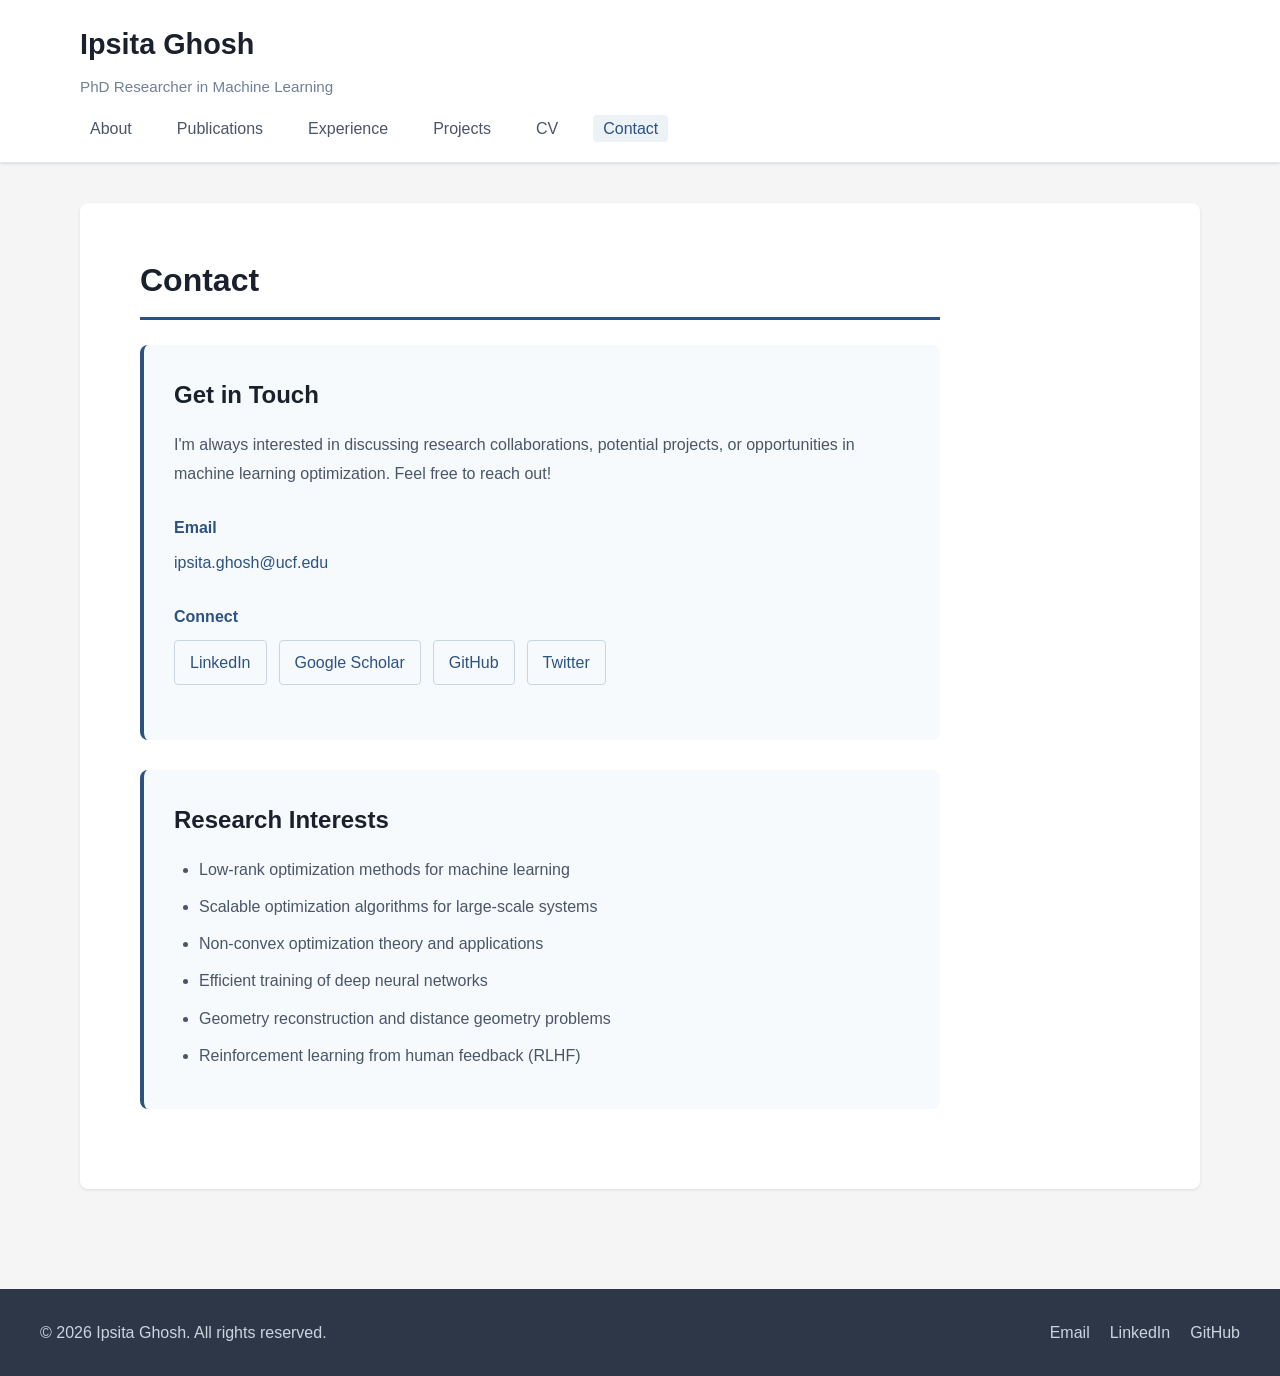
==== contact.html @ 9771041d "Initial commit: Academic website with profile, publications, and projects Co-authored-by: Cursor <cu" ====
<!DOCTYPE html>
<html lang="en">
<head>
    <meta charset="UTF-8">
    <meta name="viewport" content="width=device-width, initial-scale=1.0">
    <title>Contact - Ipsita Ghosh</title>
    <link rel="stylesheet" href="styles.css">
</head>
<body>
    <header>
        <div class="header-content">
            <div class="site-title">
                <h1><a href="index.html">Ipsita Ghosh</a></h1>
                <p class="site-subtitle">PhD Researcher in Machine Learning</p>
            </div>
            <nav>
                <ul>
                    <li><a href="index.html">About</a></li>
                    <li><a href="publications.html">Publications</a></li>
                    <li><a href="experience.html">Experience</a></li>
                    <li><a href="projects.html">Projects</a></li>
                    <li><a href="cv.html">CV</a></li>
                    <li><a href="contact.html" class="active">Contact</a></li>
                </ul>
            </nav>
        </div>
    </header>

    <main>
        <div class="container">
            <section class="content-section contact-page">
                <h2>Contact</h2>
                
                <div class="contact-info-box">
                    <h3>Get in Touch</h3>
                    <p>I'm always interested in discussing research collaborations, potential projects, or opportunities in machine learning optimization. Feel free to reach out!</p>

                    <div class="contact-details">
                        <div class="contact-item">
                            <h4>Email</h4>
                            <p><a href="mailto:ipsita.ghosh@ucf.edu">ipsita.ghosh@ucf.edu</a></p>
                        </div>

                        <div class="contact-item">
                            <h4>Connect</h4>
                            <div class="social-links-contact">
                                <a href="#" target="_blank">LinkedIn</a>
                                <a href="#" target="_blank">Google Scholar</a>
                                <a href="#" target="_blank">GitHub</a>
                                <a href="#" target="_blank">Twitter</a>
                            </div>
                        </div>
                    </div>
                </div>

                <div class="research-areas-box">
                    <h3>Research Interests</h3>
                    <ul>
                        <li>Low-rank optimization methods for machine learning</li>
                        <li>Scalable optimization algorithms for large-scale systems</li>
                        <li>Non-convex optimization theory and applications</li>
                        <li>Efficient training of deep neural networks</li>
                        <li>Geometry reconstruction and distance geometry problems</li>
                        <li>Reinforcement learning from human feedback (RLHF)</li>
                    </ul>
                </div>
            </section>
        </div>
    </main>

    <footer>
        <div class="footer-content">
            <p>&copy; 2026 Ipsita Ghosh. All rights reserved.</p>
            <div class="footer-links">
                <a href="mailto:ipsita.ghosh@ucf.edu">Email</a>
                <a href="#">LinkedIn</a>
                <a href="#">GitHub</a>
            </div>
        </div>
    </footer>
</body>
</html>
---- styles.css ----
/* Global Styles */
* {
    margin: 0;
    padding: 0;
    box-sizing: border-box;
}

body {
    font-family: -apple-system, BlinkMacSystemFont, 'Segoe UI', Roboto, 'Helvetica Neue', Arial, sans-serif;
    line-height: 1.7;
    color: #333;
    background-color: #f5f5f5;
}

a {
    color: #2c5282;
    text-decoration: none;
    transition: color 0.3s ease;
}

a:hover {
    color: #1a365d;
}

/* Header Styles */
header {
    background-color: #fff;
    border-bottom: 1px solid #e2e8f0;
    position: sticky;
    top: 0;
    z-index: 1000;
    box-shadow: 0 1px 3px rgba(0,0,0,0.1);
}

.header-content {
    max-width: 1200px;
    margin: 0 auto;
    padding: 20px 40px;
}

.site-title h1 {
    font-size: 1.8em;
    margin-bottom: 5px;
}

.site-title h1 a {
    color: #1a202c;
}

.site-title h1 a:hover {
    color: #2c5282;
}

.site-subtitle {
    color: #718096;
    font-size: 0.95em;
    margin-bottom: 15px;
}

/* Navigation */
nav ul {
    list-style: none;
    display: flex;
    flex-wrap: wrap;
    gap: 25px;
}

nav a {
    color: #4a5568;
    font-weight: 500;
    padding: 5px 10px;
    border-radius: 4px;
    transition: all 0.3s ease;
}

nav a:hover,
nav a.active {
    color: #2c5282;
    background-color: #edf2f7;
}

/* Main Container */
main {
    max-width: 1200px;
    margin: 0 auto;
    padding: 40px;
}

.container {
    background-color: #fff;
    padding: 50px 60px;
    border-radius: 8px;
    box-shadow: 0 1px 3px rgba(0,0,0,0.1);
}

/* Profile Section */
.profile-section {
    margin-bottom: 40px;
}

.profile-header {
    display: flex;
    align-items: flex-start;
    gap: 40px;
    justify-content: space-between;
}

.profile-image-header {
    flex-shrink: 0;
    width: 180px;
}

.profile-image-small {
    width: 100%;
    height: auto;
    border-radius: 8px;
    box-shadow: 0 4px 6px rgba(0,0,0,0.1);
}

.profile-info h2 {
    font-size: 2.5em;
    color: #1a202c;
    margin-bottom: 5px;
}

.subtitle {
    color: #718096;
    font-size: 1.1em;
    margin-bottom: 10px;
}

.affiliation {
    color: #4a5568;
    font-size: 0.95em;
    margin-bottom: 15px;
    line-height: 1.5;
}

.updates-list {
    list-style-type: disc;
    margin-left: 25px;
    color: #4a5568;
}

.updates-list li {
    margin-bottom: 12px;
    line-height: 1.7;
}

.location {
    color: #718096;
    margin-top: 10px;
}

.social-links {
    display: flex;
    gap: 15px;
    margin: 15px 0;
}

.social-links a {
    color: #2c5282;
    font-weight: 500;
    padding: 6px 12px;
    border: 1px solid #cbd5e0;
    border-radius: 4px;
    transition: all 0.3s ease;
}

.social-links a:hover {
    background-color: #2c5282;
    color: #fff;
    border-color: #2c5282;
}

/* Content Section */
.content-section {
    margin-bottom: 30px;
}

.content-section h2 {
    font-size: 2em;
    color: #1a202c;
    margin-bottom: 25px;
    padding-bottom: 10px;
    border-bottom: 3px solid #2c5282;
}

.content-section h3 {
    font-size: 1.5em;
    color: #2d3748;
    margin-top: 35px;
    margin-bottom: 15px;
}

.content-section p {
    color: #4a5568;
    margin-bottom: 15px;
    line-height: 1.8;
}

/* Publications Page */
.publications-list h3 {
    font-size: 1.4em;
    color: #2d3748;
    margin-top: 30px;
    margin-bottom: 20px;
    padding-bottom: 8px;
    border-bottom: 2px solid #e2e8f0;
}

.publication-item {
    margin-bottom: 30px;
    padding: 20px;
    background-color: #f7fafc;
    border-radius: 6px;
    border-left: 4px solid #2c5282;
}

.pub-venue {
    font-weight: 700;
    color: #2c5282;
    font-size: 1.05em;
    margin-bottom: 8px;
}

.pub-title {
    font-size: 1.1em;
    font-weight: 600;
    color: #1a202c;
    margin-bottom: 8px;
}

.pub-authors {
    color: #718096;
    margin-bottom: 5px;
}

.pub-note {
    font-size: 0.9em;
    color: #718096;
    font-style: italic;
}

.pub-date {
    color: #718096;
    font-size: 0.95em;
    margin-top: 5px;
}

.pub-links {
    margin-top: 10px;
}

.pub-links a {
    color: #2c5282;
    font-weight: 500;
    margin-right: 15px;
}

/* Experience Page */
.experience-list {
    margin-top: 20px;
}

.experience-item {
    margin-bottom: 35px;
    padding: 25px;
    background-color: #f7fafc;
    border-radius: 6px;
    border-left: 4px solid #2c5282;
}

.exp-header {
    display: flex;
    justify-content: space-between;
    align-items: start;
    margin-bottom: 10px;
}

.exp-header h3 {
    font-size: 1.3em;
    color: #1a202c;
    margin: 0 0 5px 0;
}

.exp-organization {
    color: #2c5282;
    font-weight: 500;
    margin-bottom: 10px;
}

.exp-date {
    color: #718096;
    font-style: italic;
    white-space: nowrap;
}

.exp-details {
    color: #4a5568;
    margin-top: 10px;
}

.exp-details ul {
    margin-left: 20px;
    margin-top: 10px;
}

.exp-details li {
    margin-bottom: 8px;
}

/* Projects Page */
.projects-list {
    margin-top: 20px;
}

.project-item {
    margin-bottom: 35px;
    padding: 25px;
    background-color: #f7fafc;
    border-radius: 6px;
    border-left: 4px solid #2c5282;
}

.project-header {
    display: flex;
    justify-content: space-between;
    align-items: center;
    margin-bottom: 10px;
}

.project-header h3 {
    font-size: 1.3em;
    color: #1a202c;
    margin: 0;
}

.project-date {
    color: #718096;
    font-style: italic;
}

.project-location {
    color: #2c5282;
    font-weight: 500;
    margin-bottom: 10px;
}

.project-description {
    color: #4a5568;
    line-height: 1.7;
}

/* Achievements */
.achievements-list {
    margin-top: 20px;
}

.achievement-item {
    display: flex;
    gap: 25px;
    margin-bottom: 25px;
    padding: 20px;
    background-color: #f7fafc;
    border-radius: 6px;
}

.achievement-year {
    font-weight: 700;
    color: #2c5282;
    font-size: 1.2em;
    min-width: 60px;
}

.achievement-content h4 {
    color: #1a202c;
    margin-bottom: 5px;
}

.achievement-content p {
    color: #718096;
    margin: 0;
}

/* CV Page */
.cv-page {
    max-width: 900px;
}

.cv-header {
    display: flex;
    justify-content: space-between;
    align-items: center;
    margin-bottom: 30px;
}

.download-btn {
    background-color: #2c5282;
    color: #fff;
    padding: 10px 20px;
    border-radius: 5px;
    font-weight: 500;
    transition: background-color 0.3s ease;
}

.download-btn:hover {
    background-color: #1a365d;
}

.cv-section {
    margin-bottom: 40px;
}

.cv-section h3 {
    font-size: 1.4em;
    color: #1a202c;
    margin-bottom: 20px;
    padding-bottom: 8px;
    border-bottom: 2px solid #e2e8f0;
}

.cv-item {
    margin-bottom: 20px;
}

.cv-item-header {
    display: flex;
    justify-content: space-between;
    margin-bottom: 5px;
}

.cv-item-header strong {
    color: #1a202c;
}

.cv-item-header span {
    color: #718096;
    font-style: italic;
}

.cv-item p {
    color: #4a5568;
    margin: 5px 0;
}

.cv-details {
    margin-top: 8px;
    color: #718096;
}

.cv-authors {
    color: #718096;
    font-size: 0.95em;
}

.skills-grid-cv {
    display: grid;
    gap: 15px;
}

.skills-grid-cv div {
    padding: 12px;
    background-color: #f7fafc;
    border-radius: 4px;
    color: #4a5568;
}

/* Contact Page */
.contact-page {
    max-width: 800px;
}

.contact-info-box,
.research-areas-box {
    padding: 30px;
    background-color: #f7fafc;
    border-radius: 8px;
    margin-bottom: 30px;
    border-left: 4px solid #2c5282;
}

.contact-info-box h3,
.research-areas-box h3 {
    color: #1a202c;
    margin-bottom: 15px;
    margin-top: 0;
}

.contact-details {
    margin-top: 25px;
}

.contact-item {
    margin-bottom: 25px;
}

.contact-item h4 {
    color: #2c5282;
    margin-bottom: 8px;
}

.contact-item p {
    color: #4a5568;
}

.social-links-contact {
    display: flex;
    flex-wrap: wrap;
    gap: 12px;
    margin-top: 10px;
}

.social-links-contact a {
    color: #2c5282;
    font-weight: 500;
    padding: 8px 15px;
    border: 1px solid #cbd5e0;
    border-radius: 4px;
    transition: all 0.3s ease;
}

.social-links-contact a:hover {
    background-color: #2c5282;
    color: #fff;
    border-color: #2c5282;
}

.research-areas-box ul {
    margin-left: 25px;
    color: #4a5568;
}

.research-areas-box li {
    margin-bottom: 10px;
}

/* Footer */
footer {
    background-color: #2d3748;
    color: #cbd5e0;
    padding: 30px 40px;
    margin-top: 60px;
}

.footer-content {
    max-width: 1200px;
    margin: 0 auto;
    display: flex;
    justify-content: space-between;
    align-items: center;
}

.footer-links {
    display: flex;
    gap: 20px;
}

.footer-links a {
    color: #cbd5e0;
    transition: color 0.3s ease;
}

.footer-links a:hover {
    color: #fff;
}

/* Responsive Design */
@media (max-width: 768px) {
    .header-content,
    main,
    .footer-content {
        padding: 20px;
    }

    .container {
        padding: 30px 25px;
    }

    nav ul {
        gap: 15px;
    }

    .profile-header {
        flex-direction: column;
        text-align: center;
    }

    .profile-info h2 {
        font-size: 2em;
    }

    .social-links {
        justify-content: center;
    }

    .exp-header,
    .project-header,
    .cv-item-header {
        flex-direction: column;
        gap: 10px;
    }

    .footer-content {
        flex-direction: column;
        gap: 15px;
        text-align: center;
    }

    .achievement-item {
        flex-direction: column;
        gap: 10px;
    }

    .profile-header {
        flex-direction: column;
        align-items: center;
        text-align: center;
    }

    .profile-image-header {
        width: 100%;
        max-width: 180px;
        margin-top: 20px;
    }
}
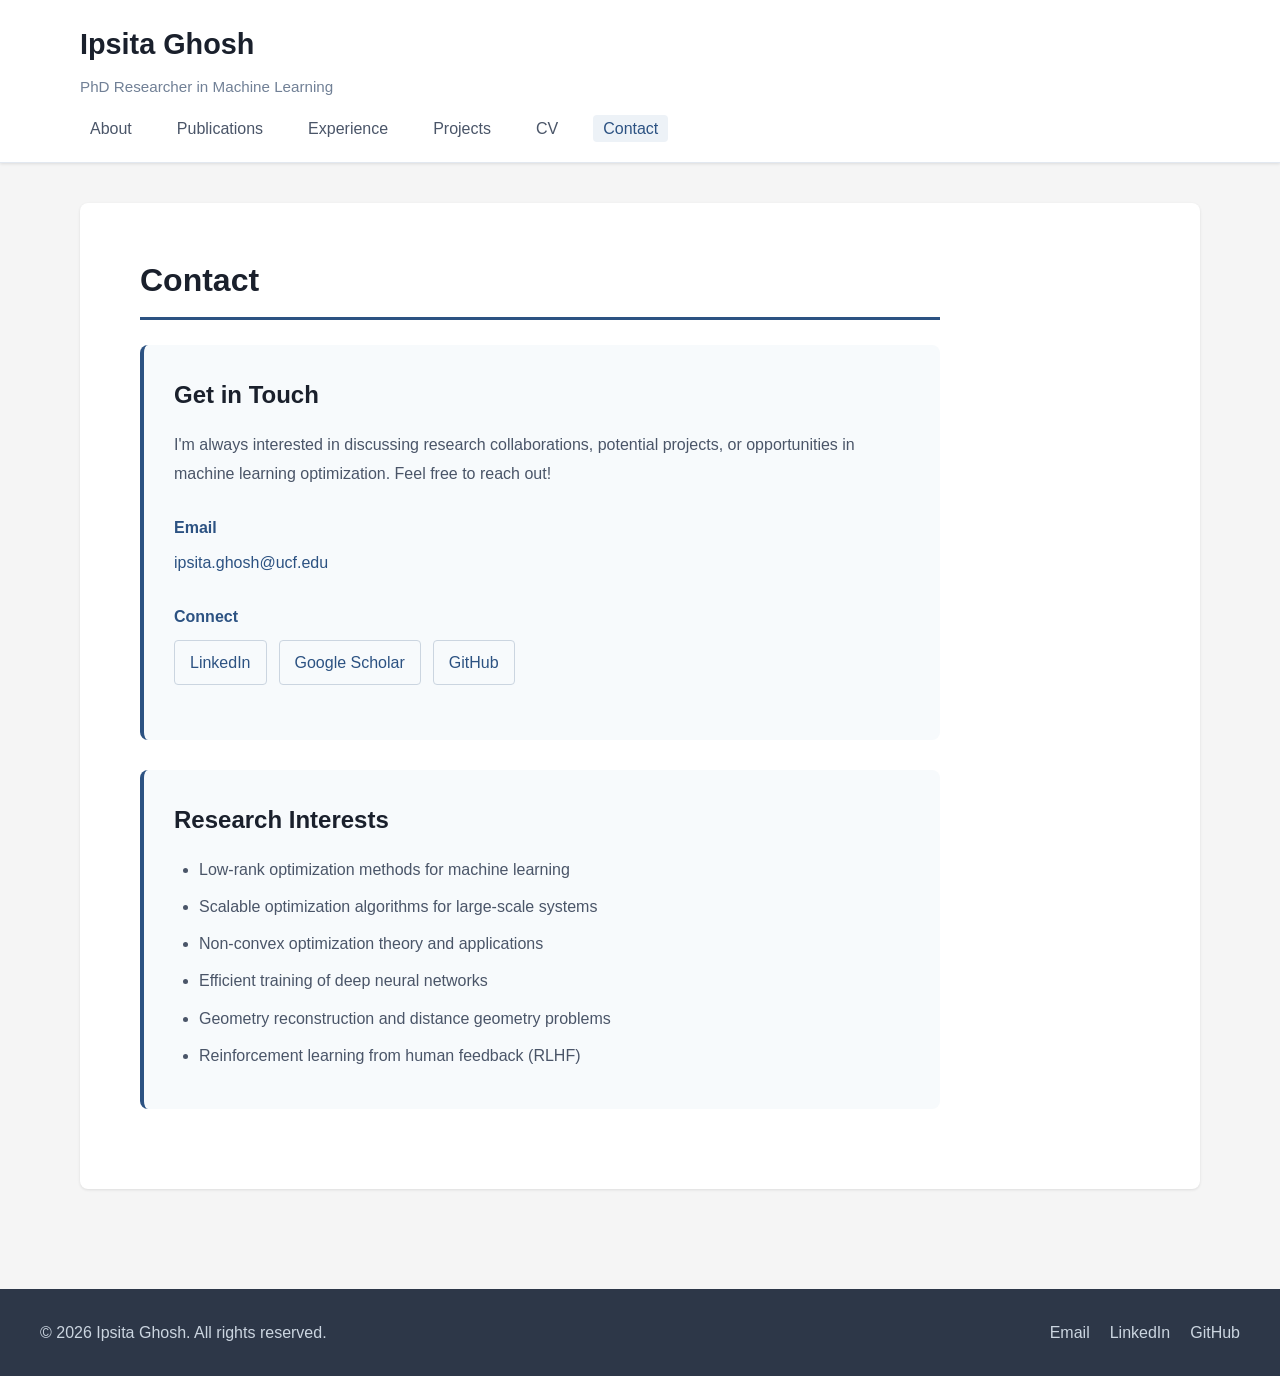
==== commit 81eb2f74: "Update social media links with GitHub, LinkedIn, and Google Scholar profiles Co-authored-by: Cursor " ====
--- a/contact.html
+++ b/contact.html
@@ -44,10 +44,9 @@
                         <div class="contact-item">
                             <h4>Connect</h4>
                             <div class="social-links-contact">
-                                <a href="#" target="_blank">LinkedIn</a>
-                                <a href="#" target="_blank">Google Scholar</a>
-                                <a href="#" target="_blank">GitHub</a>
-                                <a href="#" target="_blank">Twitter</a>
+                                <a href="https://www.linkedin.com/in/ipsita--ghosh/" target="_blank">LinkedIn</a>
+                                <a href="https://scholar.google.com/citations?user=PP6lhJcAAAAJ&hl=en" target="_blank">Google Scholar</a>
+                                <a href="https://github.com/ipsita-ghosh-1" target="_blank">GitHub</a>
                             </div>
                         </div>
                     </div>
@@ -73,8 +72,8 @@
             <p>&copy; 2026 Ipsita Ghosh. All rights reserved.</p>
             <div class="footer-links">
                 <a href="mailto:ipsita.ghosh@ucf.edu">Email</a>
-                <a href="#">LinkedIn</a>
-                <a href="#">GitHub</a>
+                <a href="https://www.linkedin.com/in/ipsita--ghosh/" target="_blank">LinkedIn</a>
+                <a href="https://github.com/ipsita-ghosh-1" target="_blank">GitHub</a>
             </div>
         </div>
     </footer>
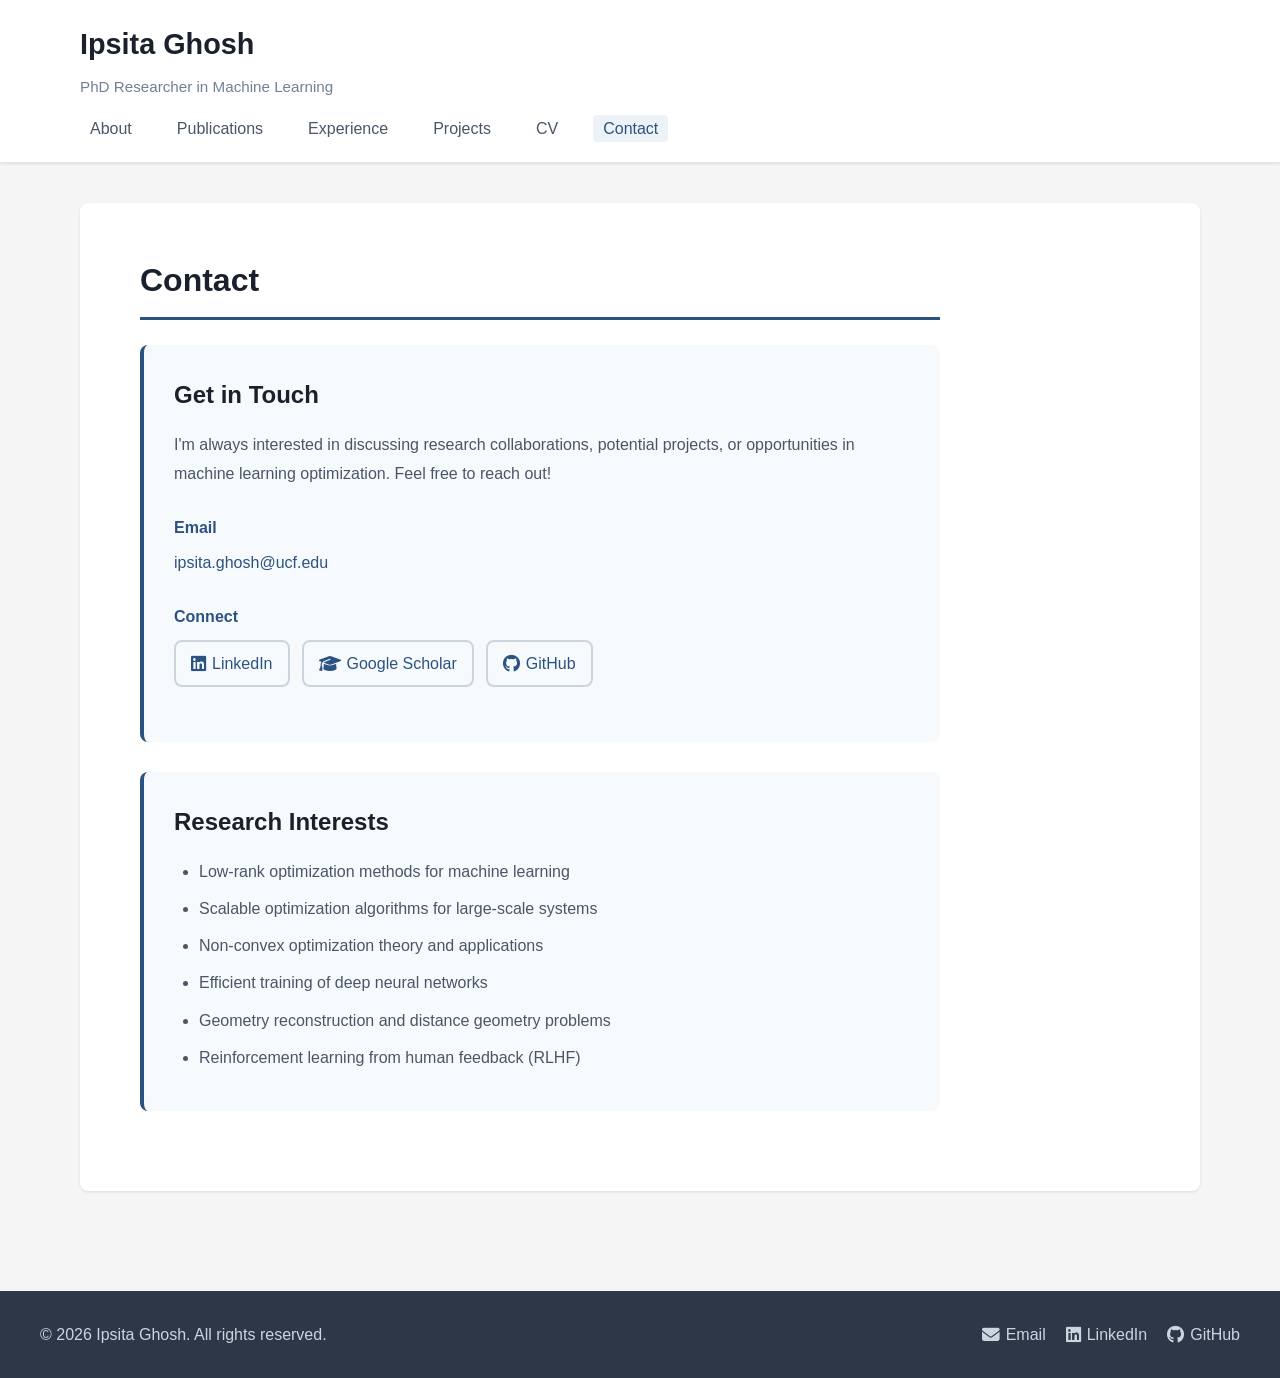
==== commit d73b1054: "Add Font Awesome icons to all social media links across the website Co-authored-by: Cursor <cursorag" ====
--- a/contact.html
+++ b/contact.html
@@ -5,6 +5,7 @@
     <meta name="viewport" content="width=device-width, initial-scale=1.0">
     <title>Contact - Ipsita Ghosh</title>
     <link rel="stylesheet" href="styles.css">
+    <link rel="stylesheet" href="https://cdnjs.cloudflare.com/ajax/libs/font-awesome/6.5.1/css/all.min.css">
 </head>
 <body>
     <header>
@@ -44,9 +45,15 @@
                         <div class="contact-item">
                             <h4>Connect</h4>
                             <div class="social-links-contact">
-                                <a href="https://www.linkedin.com/in/ipsita--ghosh/" target="_blank">LinkedIn</a>
-                                <a href="https://scholar.google.com/citations?user=PP6lhJcAAAAJ&hl=en" target="_blank">Google Scholar</a>
-                                <a href="https://github.com/ipsita-ghosh-1" target="_blank">GitHub</a>
+                                <a href="https://www.linkedin.com/in/ipsita--ghosh/" target="_blank">
+                                    <i class="fab fa-linkedin"></i> LinkedIn
+                                </a>
+                                <a href="https://scholar.google.com/citations?user=PP6lhJcAAAAJ&hl=en" target="_blank">
+                                    <i class="fas fa-graduation-cap"></i> Google Scholar
+                                </a>
+                                <a href="https://github.com/ipsita-ghosh-1" target="_blank">
+                                    <i class="fab fa-github"></i> GitHub
+                                </a>
                             </div>
                         </div>
                     </div>
@@ -71,9 +78,9 @@
         <div class="footer-content">
             <p>&copy; 2026 Ipsita Ghosh. All rights reserved.</p>
             <div class="footer-links">
-                <a href="mailto:ipsita.ghosh@ucf.edu">Email</a>
-                <a href="https://www.linkedin.com/in/ipsita--ghosh/" target="_blank">LinkedIn</a>
-                <a href="https://github.com/ipsita-ghosh-1" target="_blank">GitHub</a>
+                <a href="mailto:ipsita.ghosh@ucf.edu"><i class="fas fa-envelope"></i> Email</a>
+                <a href="https://www.linkedin.com/in/ipsita--ghosh/" target="_blank"><i class="fab fa-linkedin"></i> LinkedIn</a>
+                <a href="https://github.com/ipsita-ghosh-1" target="_blank"><i class="fab fa-github"></i> GitHub</a>
             </div>
         </div>
     </footer>
--- a/styles.css
+++ b/styles.css
@@ -136,15 +136,85 @@
     line-height: 1.5;
 }
 
-.updates-list {
-    list-style-type: disc;
-    margin-left: 25px;
-    color: #4a5568;
-}
-
-.updates-list li {
-    margin-bottom: 12px;
-    line-height: 1.7;
+.updates-timeline {
+    position: relative;
+    padding-left: 40px;
+    margin-top: 30px;
+}
+
+.updates-timeline::before {
+    content: '';
+    position: absolute;
+    left: 12px;
+    top: 0;
+    bottom: 0;
+    width: 2px;
+    background: linear-gradient(to bottom, #2c5282, #cbd5e0);
+}
+
+.timeline-item {
+    position: relative;
+    margin-bottom: 35px;
+    padding-left: 20px;
+}
+
+.timeline-marker {
+    position: absolute;
+    left: -33px;
+    top: 5px;
+    width: 12px;
+    height: 12px;
+    background-color: #2c5282;
+    border: 3px solid #fff;
+    border-radius: 50%;
+    box-shadow: 0 0 0 2px #2c5282;
+}
+
+.timeline-marker.highlight {
+    background-color: #48bb78;
+    box-shadow: 0 0 0 2px #48bb78, 0 0 10px rgba(72, 187, 120, 0.5);
+    animation: pulse 2s infinite;
+}
+
+@keyframes pulse {
+    0%, 100% { 
+        transform: scale(1); 
+    }
+    50% { 
+        transform: scale(1.2); 
+    }
+}
+
+.timeline-content h4 {
+    color: #1a202c;
+    font-size: 1.1em;
+    margin-bottom: 8px;
+    font-weight: 600;
+}
+
+.timeline-content p {
+    color: #4a5568;
+    line-height: 1.6;
+    margin: 0;
+}
+
+.timeline-date {
+    display: inline-block;
+    color: #718096;
+    font-size: 0.85em;
+    font-weight: 500;
+    margin-bottom: 5px;
+}
+
+.timeline-badge {
+    display: inline-block;
+    background: linear-gradient(135deg, #48bb78, #38a169);
+    color: white;
+    padding: 3px 10px;
+    border-radius: 10px;
+    font-size: 0.75em;
+    font-weight: 600;
+    margin-bottom: 5px;
 }
 
 .location {
@@ -154,23 +224,33 @@
 
 .social-links {
     display: flex;
-    gap: 15px;
+    gap: 12px;
     margin: 15px 0;
+    flex-wrap: wrap;
 }
 
 .social-links a {
     color: #2c5282;
     font-weight: 500;
-    padding: 6px 12px;
-    border: 1px solid #cbd5e0;
-    border-radius: 4px;
+    padding: 8px 14px;
+    border: 2px solid #cbd5e0;
+    border-radius: 8px;
     transition: all 0.3s ease;
+    display: inline-flex;
+    align-items: center;
+    gap: 6px;
+}
+
+.social-links a i {
+    font-size: 1.1em;
 }
 
 .social-links a:hover {
     background-color: #2c5282;
     color: #fff;
     border-color: #2c5282;
+    transform: translateY(-2px);
+    box-shadow: 0 4px 8px rgba(44, 82, 130, 0.2);
 }
 
 /* Content Section */
@@ -260,45 +340,86 @@
 
 /* Experience Page */
 .experience-list {
-    margin-top: 20px;
+    margin-top: 30px;
+    position: relative;
+    padding-left: 30px;
+}
+
+.experience-list::before {
+    content: '';
+    position: absolute;
+    left: 0;
+    top: 0;
+    bottom: 0;
+    width: 2px;
+    background: linear-gradient(to bottom, #2c5282, #4a90e2);
 }
 
 .experience-item {
-    margin-bottom: 35px;
-    padding: 25px;
-    background-color: #f7fafc;
-    border-radius: 6px;
-    border-left: 4px solid #2c5282;
+    margin-bottom: 40px;
+    padding: 25px 30px;
+    background-color: #fff;
+    border-radius: 8px;
+    border: 1px solid #e2e8f0;
+    box-shadow: 0 2px 4px rgba(0,0,0,0.05);
+    position: relative;
+    transition: all 0.3s ease;
+}
+
+.experience-item::before {
+    content: '';
+    position: absolute;
+    left: -37px;
+    top: 30px;
+    width: 14px;
+    height: 14px;
+    background-color: #2c5282;
+    border: 3px solid #fff;
+    border-radius: 50%;
+    box-shadow: 0 0 0 3px #e2e8f0;
+}
+
+.experience-item:hover {
+    box-shadow: 0 4px 12px rgba(44, 82, 130, 0.15);
+    transform: translateX(5px);
 }
 
 .exp-header {
     display: flex;
     justify-content: space-between;
     align-items: start;
+    margin-bottom: 12px;
+}
+
+.exp-header h3 {
+    font-size: 1.35em;
+    color: #1a202c;
+    margin: 0 0 8px 0;
+    font-weight: 600;
+}
+
+.exp-organization {
+    color: #2c5282;
+    font-weight: 600;
     margin-bottom: 10px;
-}
-
-.exp-header h3 {
-    font-size: 1.3em;
-    color: #1a202c;
-    margin: 0 0 5px 0;
-}
-
-.exp-organization {
-    color: #2c5282;
-    font-weight: 500;
-    margin-bottom: 10px;
+    font-size: 1.05em;
 }
 
 .exp-date {
     color: #718096;
     font-style: italic;
     white-space: nowrap;
+    font-size: 0.95em;
+    background-color: #edf2f7;
+    padding: 4px 12px;
+    border-radius: 12px;
+    font-weight: 500;
 }
 
 .exp-details {
     color: #4a5568;
-    margin-top: 10px;
+    margin-top: 12px;
+    line-height: 1.7;
 }
 
 .exp-details ul {
@@ -307,75 +428,154 @@
 }
 
 .exp-details li {
-    margin-bottom: 8px;
+    margin-bottom: 10px;
 }
 
 /* Projects Page */
 .projects-list {
-    margin-top: 20px;
+    margin-top: 30px;
+    position: relative;
+    padding-left: 30px;
+}
+
+.projects-list::before {
+    content: '';
+    position: absolute;
+    left: 0;
+    top: 0;
+    bottom: 0;
+    width: 2px;
+    background: linear-gradient(to bottom, #2c5282, #4a90e2);
 }
 
 .project-item {
-    margin-bottom: 35px;
-    padding: 25px;
-    background-color: #f7fafc;
-    border-radius: 6px;
-    border-left: 4px solid #2c5282;
+    margin-bottom: 40px;
+    padding: 25px 30px;
+    background-color: #fff;
+    border-radius: 8px;
+    border: 1px solid #e2e8f0;
+    box-shadow: 0 2px 4px rgba(0,0,0,0.05);
+    position: relative;
+    transition: all 0.3s ease;
+}
+
+.project-item::before {
+    content: '';
+    position: absolute;
+    left: -37px;
+    top: 30px;
+    width: 14px;
+    height: 14px;
+    background-color: #2c5282;
+    border: 3px solid #fff;
+    border-radius: 50%;
+    box-shadow: 0 0 0 3px #e2e8f0;
+}
+
+.project-item:hover {
+    box-shadow: 0 4px 12px rgba(44, 82, 130, 0.15);
+    transform: translateX(5px);
 }
 
 .project-header {
     display: flex;
     justify-content: space-between;
     align-items: center;
+    margin-bottom: 12px;
+}
+
+.project-header h3 {
+    font-size: 1.35em;
+    color: #1a202c;
+    margin: 0;
+    font-weight: 600;
+}
+
+.project-date {
+    color: #718096;
+    font-style: italic;
+    font-size: 0.95em;
+    background-color: #edf2f7;
+    padding: 4px 12px;
+    border-radius: 12px;
+    font-weight: 500;
+}
+
+.project-location {
+    color: #2c5282;
+    font-weight: 600;
     margin-bottom: 10px;
-}
-
-.project-header h3 {
-    font-size: 1.3em;
-    color: #1a202c;
-    margin: 0;
-}
-
-.project-date {
-    color: #718096;
-    font-style: italic;
-}
-
-.project-location {
-    color: #2c5282;
-    font-weight: 500;
-    margin-bottom: 10px;
+    font-size: 1.05em;
 }
 
 .project-description {
     color: #4a5568;
-    line-height: 1.7;
+    line-height: 1.8;
 }
 
 /* Achievements */
 .achievements-list {
-    margin-top: 20px;
+    margin-top: 30px;
+    position: relative;
+    padding-left: 30px;
+}
+
+.achievements-list::before {
+    content: '';
+    position: absolute;
+    left: 0;
+    top: 0;
+    bottom: 0;
+    width: 2px;
+    background: linear-gradient(to bottom, #2c5282, #4a90e2);
 }
 
 .achievement-item {
     display: flex;
     gap: 25px;
-    margin-bottom: 25px;
-    padding: 20px;
-    background-color: #f7fafc;
-    border-radius: 6px;
+    margin-bottom: 30px;
+    padding: 20px 25px;
+    background-color: #fff;
+    border-radius: 8px;
+    border: 1px solid #e2e8f0;
+    box-shadow: 0 2px 4px rgba(0,0,0,0.05);
+    position: relative;
+    transition: all 0.3s ease;
+}
+
+.achievement-item::before {
+    content: '';
+    position: absolute;
+    left: -37px;
+    top: 25px;
+    width: 14px;
+    height: 14px;
+    background-color: #2c5282;
+    border: 3px solid #fff;
+    border-radius: 50%;
+    box-shadow: 0 0 0 3px #e2e8f0;
+}
+
+.achievement-item:hover {
+    box-shadow: 0 4px 12px rgba(44, 82, 130, 0.15);
+    transform: translateX(5px);
 }
 
 .achievement-year {
     font-weight: 700;
     color: #2c5282;
-    font-size: 1.2em;
+    font-size: 1.15em;
     min-width: 60px;
+    background-color: #edf2f7;
+    padding: 4px 12px;
+    border-radius: 12px;
+    height: fit-content;
 }
 
 .achievement-content h4 {
     color: #1a202c;
     margin-bottom: 5px;
+    font-weight: 600;
 }
 
 .achievement-content p {
@@ -515,15 +715,24 @@
     color: #2c5282;
     font-weight: 500;
     padding: 8px 15px;
-    border: 1px solid #cbd5e0;
-    border-radius: 4px;
+    border: 2px solid #cbd5e0;
+    border-radius: 8px;
     transition: all 0.3s ease;
+    display: inline-flex;
+    align-items: center;
+    gap: 6px;
+}
+
+.social-links-contact a i {
+    font-size: 1.1em;
 }
 
 .social-links-contact a:hover {
     background-color: #2c5282;
     color: #fff;
     border-color: #2c5282;
+    transform: translateY(-2px);
+    box-shadow: 0 4px 8px rgba(44, 82, 130, 0.2);
 }
 
 .research-areas-box ul {
@@ -554,11 +763,19 @@
 .footer-links {
     display: flex;
     gap: 20px;
+    flex-wrap: wrap;
 }
 
 .footer-links a {
     color: #cbd5e0;
     transition: color 0.3s ease;
+    display: inline-flex;
+    align-items: center;
+    gap: 6px;
+}
+
+.footer-links a i {
+    font-size: 1.1em;
 }
 
 .footer-links a:hover {
@@ -623,4 +840,40 @@
         max-width: 180px;
         margin-top: 20px;
     }
-}
+
+    .experience-list,
+    .projects-list,
+    .achievements-list {
+        padding-left: 20px;
+    }
+
+    .experience-list::before,
+    .projects-list::before,
+    .achievements-list::before {
+        left: 5px;
+    }
+
+    .experience-item::before,
+    .project-item::before,
+    .achievement-item::before {
+        left: -27px;
+    }
+
+    .experience-item:hover,
+    .project-item:hover,
+    .achievement-item:hover {
+        transform: none;
+    }
+
+    .updates-timeline {
+        padding-left: 30px;
+    }
+
+    .updates-timeline::before {
+        left: 8px;
+    }
+
+    .timeline-marker {
+        left: -27px;
+    }
+}
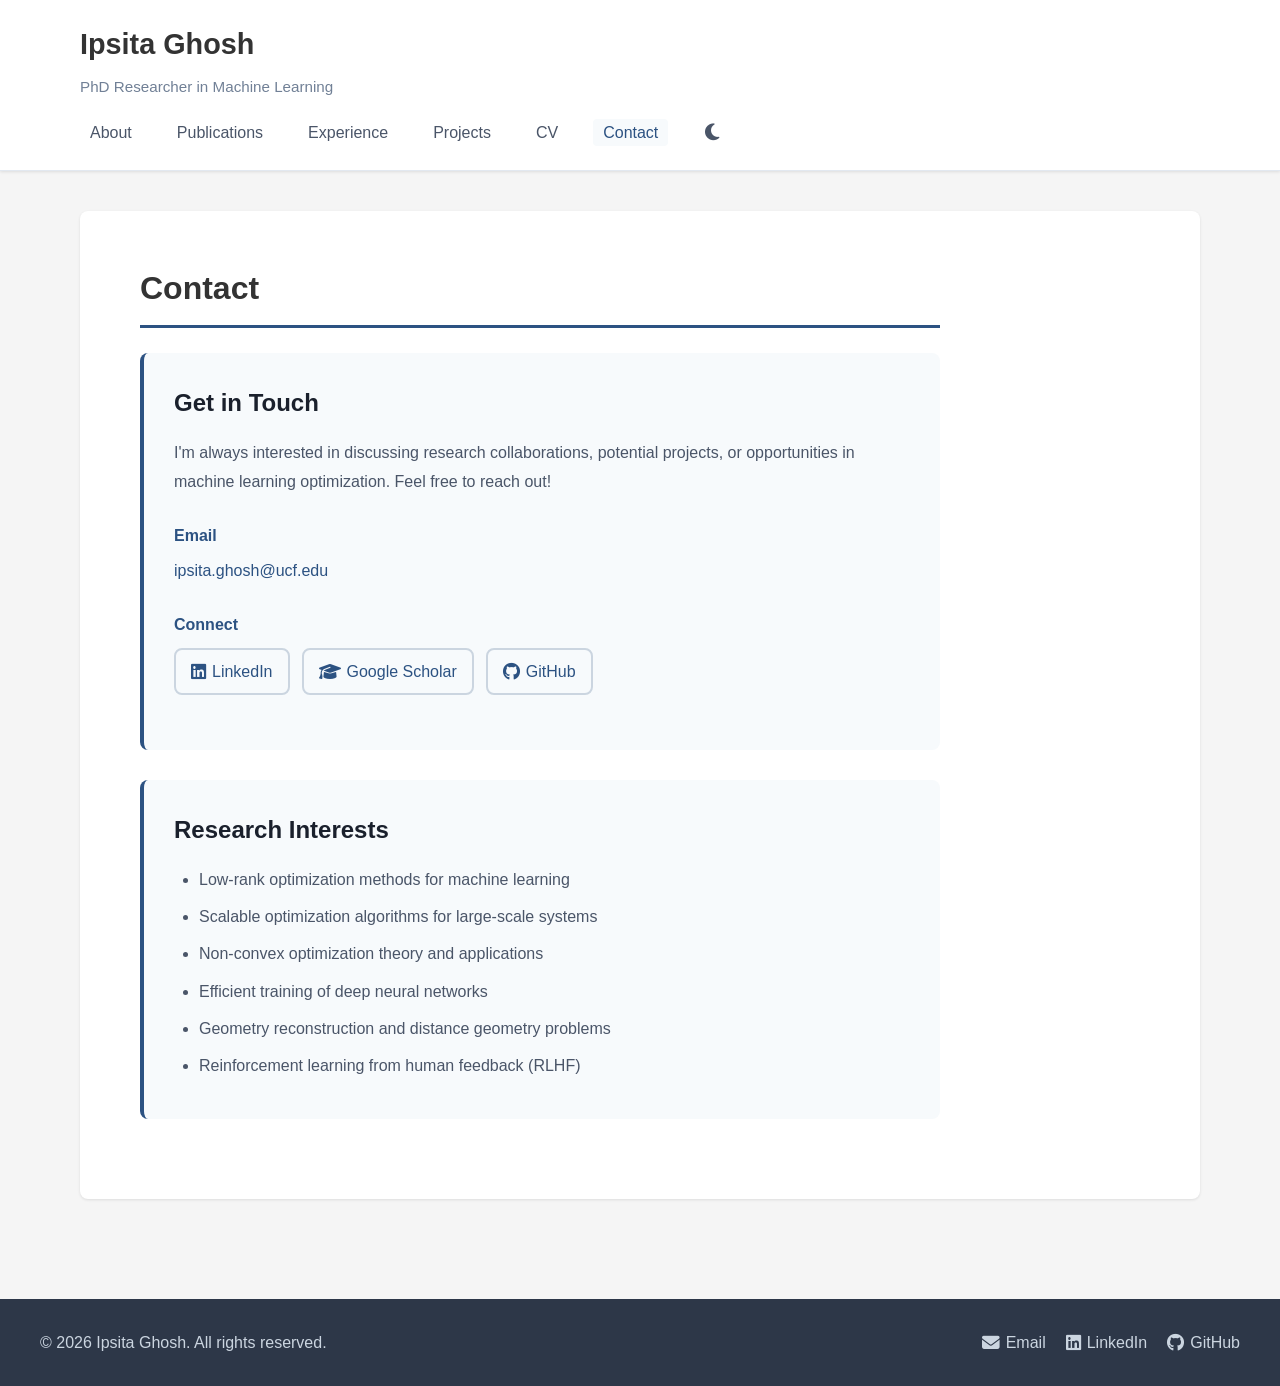
==== commit a18db9f6: "Implement dark/light mode toggle with theme persistence across all pages Co-authored-by: Cursor <cur" ====
--- a/contact.html
+++ b/contact.html
@@ -22,6 +22,9 @@
                     <li><a href="projects.html">Projects</a></li>
                     <li><a href="cv.html">CV</a></li>
                     <li><a href="contact.html" class="active">Contact</a></li>
+                    <li><button id="theme-toggle" class="theme-toggle" aria-label="Toggle dark mode">
+                        <i class="fas fa-moon"></i>
+                    </button></li>
                 </ul>
             </nav>
         </div>
@@ -84,5 +87,7 @@
             </div>
         </div>
     </footer>
+
+    <script src="theme.js"></script>
 </body>
 </html>
--- a/styles.css
+++ b/styles.css
@@ -5,11 +5,44 @@
     box-sizing: border-box;
 }
 
+:root {
+    --bg-primary: #f5f5f5;
+    --bg-secondary: #ffffff;
+    --bg-tertiary: #f7fafc;
+    --text-primary: #333333;
+    --text-secondary: #4a5568;
+    --text-tertiary: #718096;
+    --accent-primary: #2c5282;
+    --accent-secondary: #4a90e2;
+    --border-color: #e2e8f0;
+    --shadow: rgba(0, 0, 0, 0.1);
+    --header-bg: #ffffff;
+    --footer-bg: #2d3748;
+    --footer-text: #cbd5e0;
+}
+
+[data-theme="dark"] {
+    --bg-primary: #1a202c;
+    --bg-secondary: #2d3748;
+    --bg-tertiary: #2d3748;
+    --text-primary: #e2e8f0;
+    --text-secondary: #cbd5e0;
+    --text-tertiary: #a0aec0;
+    --accent-primary: #4a90e2;
+    --accent-secondary: #63b3ed;
+    --border-color: #4a5568;
+    --shadow: rgba(0, 0, 0, 0.3);
+    --header-bg: #2d3748;
+    --footer-bg: #1a202c;
+    --footer-text: #cbd5e0;
+}
+
 body {
     font-family: -apple-system, BlinkMacSystemFont, 'Segoe UI', Roboto, 'Helvetica Neue', Arial, sans-serif;
     line-height: 1.7;
-    color: #333;
-    background-color: #f5f5f5;
+    color: var(--text-primary);
+    background-color: var(--bg-primary);
+    transition: background-color 0.3s ease, color 0.3s ease;
 }
 
 a {
@@ -22,14 +55,35 @@
     color: #1a365d;
 }
 
+/* Theme Toggle Button */
+.theme-toggle {
+    background: none;
+    border: none;
+    color: var(--text-secondary);
+    cursor: pointer;
+    font-size: 1.2em;
+    padding: 8px 12px;
+    border-radius: 8px;
+    transition: all 0.3s ease;
+    display: flex;
+    align-items: center;
+    justify-content: center;
+}
+
+.theme-toggle:hover {
+    background-color: var(--bg-tertiary);
+    color: var(--accent-primary);
+}
+
 /* Header Styles */
 header {
-    background-color: #fff;
-    border-bottom: 1px solid #e2e8f0;
+    background-color: var(--header-bg);
+    border-bottom: 1px solid var(--border-color);
     position: sticky;
     top: 0;
     z-index: 1000;
-    box-shadow: 0 1px 3px rgba(0,0,0,0.1);
+    box-shadow: 0 1px 3px var(--shadow);
+    transition: background-color 0.3s ease;
 }
 
 .header-content {
@@ -44,15 +98,15 @@
 }
 
 .site-title h1 a {
-    color: #1a202c;
+    color: var(--text-primary);
 }
 
 .site-title h1 a:hover {
-    color: #2c5282;
+    color: var(--accent-primary);
 }
 
 .site-subtitle {
-    color: #718096;
+    color: var(--text-tertiary);
     font-size: 0.95em;
     margin-bottom: 15px;
 }
@@ -63,10 +117,11 @@
     display: flex;
     flex-wrap: wrap;
     gap: 25px;
+    align-items: center;
 }
 
 nav a {
-    color: #4a5568;
+    color: var(--text-secondary);
     font-weight: 500;
     padding: 5px 10px;
     border-radius: 4px;
@@ -75,8 +130,8 @@
 
 nav a:hover,
 nav a.active {
-    color: #2c5282;
-    background-color: #edf2f7;
+    color: var(--accent-primary);
+    background-color: var(--bg-tertiary);
 }
 
 /* Main Container */
@@ -87,10 +142,11 @@
 }
 
 .container {
-    background-color: #fff;
+    background-color: var(--bg-secondary);
     padding: 50px 60px;
     border-radius: 8px;
-    box-shadow: 0 1px 3px rgba(0,0,0,0.1);
+    box-shadow: 0 1px 3px var(--shadow);
+    transition: background-color 0.3s ease;
 }
 
 /* Profile Section */
@@ -119,7 +175,7 @@
 
 .profile-info h2 {
     font-size: 2.5em;
-    color: #1a202c;
+    color: var(--text-primary);
     margin-bottom: 5px;
 }
 
@@ -130,7 +186,7 @@
 }
 
 .affiliation {
-    color: #4a5568;
+    color: var(--text-secondary);
     font-size: 0.95em;
     margin-bottom: 15px;
     line-height: 1.5;
@@ -149,7 +205,7 @@
     top: 0;
     bottom: 0;
     width: 2px;
-    background: linear-gradient(to bottom, #2c5282, #cbd5e0);
+    background: linear-gradient(to bottom, var(--accent-primary), var(--border-color));
 }
 
 .timeline-item {
@@ -164,10 +220,10 @@
     top: 5px;
     width: 12px;
     height: 12px;
-    background-color: #2c5282;
-    border: 3px solid #fff;
+    background-color: var(--accent-primary);
+    border: 3px solid var(--bg-secondary);
     border-radius: 50%;
-    box-shadow: 0 0 0 2px #2c5282;
+    box-shadow: 0 0 0 2px var(--accent-primary);
 }
 
 .timeline-marker.highlight {
@@ -186,21 +242,21 @@
 }
 
 .timeline-content h4 {
-    color: #1a202c;
+    color: var(--text-primary);
     font-size: 1.1em;
     margin-bottom: 8px;
     font-weight: 600;
 }
 
 .timeline-content p {
-    color: #4a5568;
+    color: var(--text-secondary);
     line-height: 1.6;
     margin: 0;
 }
 
 .timeline-date {
     display: inline-block;
-    color: #718096;
+    color: var(--text-tertiary);
     font-size: 0.85em;
     font-weight: 500;
     margin-bottom: 5px;
@@ -230,10 +286,10 @@
 }
 
 .social-links a {
-    color: #2c5282;
+    color: var(--accent-primary);
     font-weight: 500;
     padding: 8px 14px;
-    border: 2px solid #cbd5e0;
+    border: 2px solid var(--border-color);
     border-radius: 8px;
     transition: all 0.3s ease;
     display: inline-flex;
@@ -246,11 +302,11 @@
 }
 
 .social-links a:hover {
-    background-color: #2c5282;
+    background-color: var(--accent-primary);
     color: #fff;
-    border-color: #2c5282;
+    border-color: var(--accent-primary);
     transform: translateY(-2px);
-    box-shadow: 0 4px 8px rgba(44, 82, 130, 0.2);
+    box-shadow: 0 4px 8px var(--shadow);
 }
 
 /* Content Section */
@@ -260,21 +316,21 @@
 
 .content-section h2 {
     font-size: 2em;
-    color: #1a202c;
+    color: var(--text-primary);
     margin-bottom: 25px;
     padding-bottom: 10px;
-    border-bottom: 3px solid #2c5282;
+    border-bottom: 3px solid var(--accent-primary);
 }
 
 .content-section h3 {
     font-size: 1.5em;
-    color: #2d3748;
+    color: var(--text-primary);
     margin-top: 35px;
     margin-bottom: 15px;
 }
 
 .content-section p {
-    color: #4a5568;
+    color: var(--text-secondary);
     margin-bottom: 15px;
     line-height: 1.8;
 }
@@ -746,10 +802,11 @@
 
 /* Footer */
 footer {
-    background-color: #2d3748;
-    color: #cbd5e0;
+    background-color: var(--footer-bg);
+    color: var(--footer-text);
     padding: 30px 40px;
     margin-top: 60px;
+    transition: background-color 0.3s ease;
 }
 
 .footer-content {
@@ -767,7 +824,7 @@
 }
 
 .footer-links a {
-    color: #cbd5e0;
+    color: var(--footer-text);
     transition: color 0.3s ease;
     display: inline-flex;
     align-items: center;
@@ -779,7 +836,7 @@
 }
 
 .footer-links a:hover {
-    color: #fff;
+    color: var(--accent-secondary);
 }
 
 /* Responsive Design */
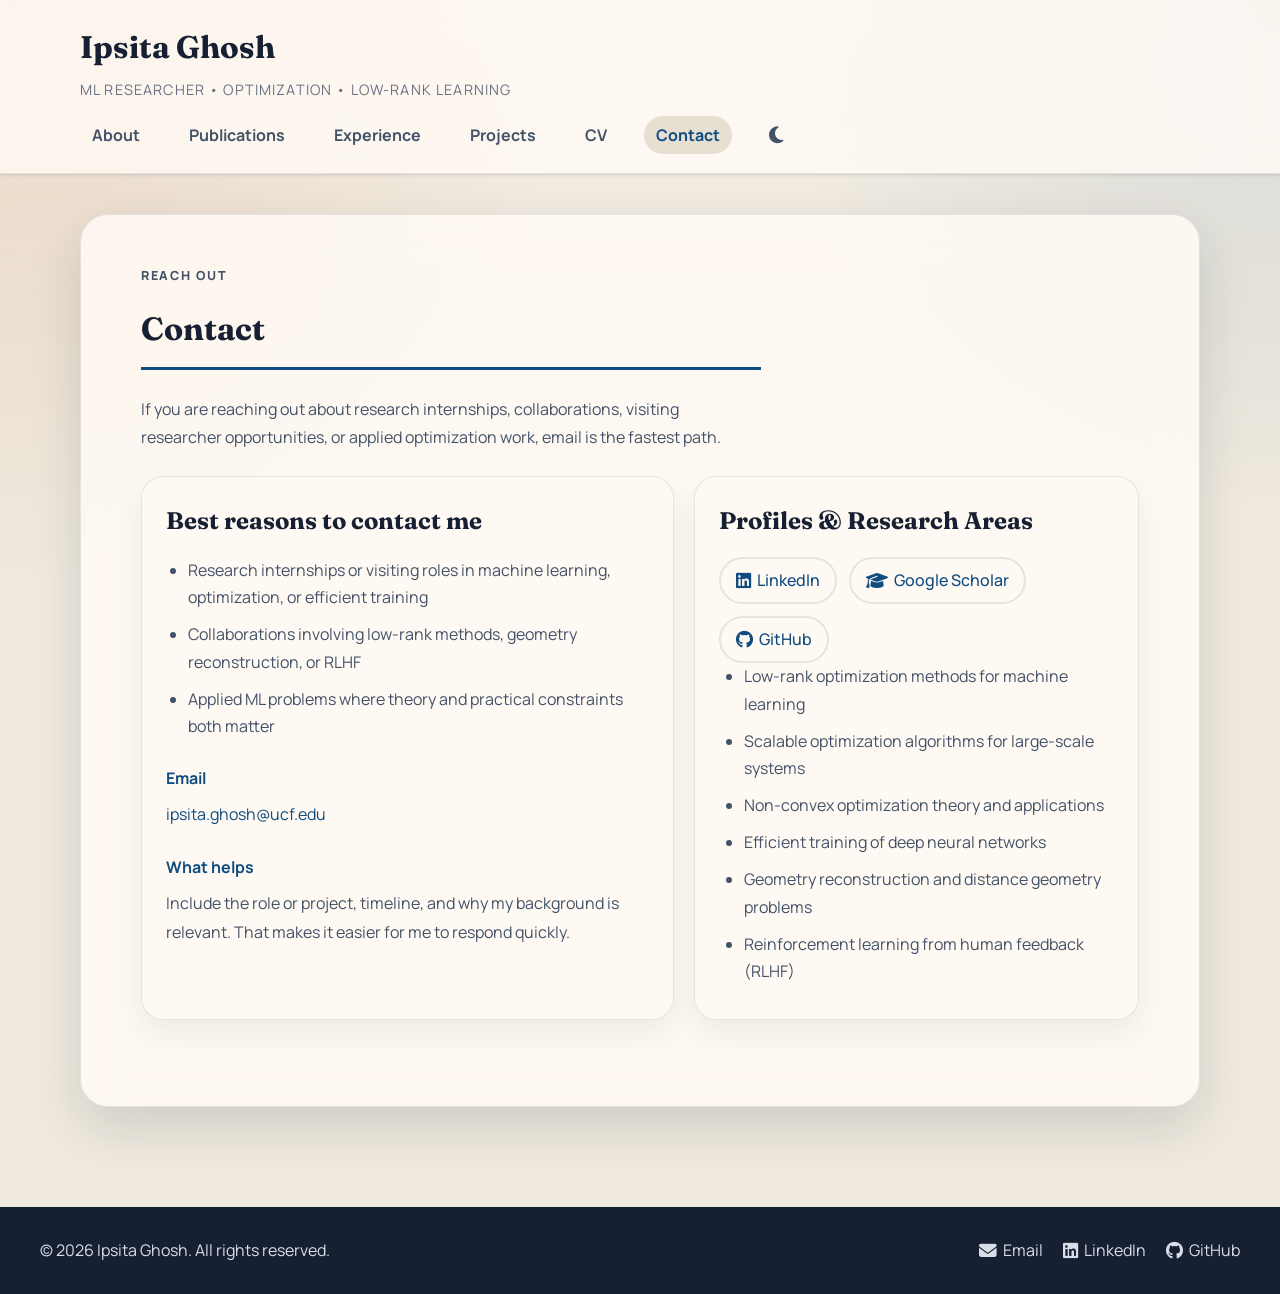
==== commit 6b77ee1e: "Improve personal profile pages" ====
--- a/contact.html
+++ b/contact.html
@@ -12,7 +12,7 @@
         <div class="header-content">
             <div class="site-title">
                 <h1><a href="index.html">Ipsita Ghosh</a></h1>
-                <p class="site-subtitle">PhD Researcher in Machine Learning</p>
+                <p class="site-subtitle">ML Researcher • Optimization • Low-Rank Learning</p>
             </div>
             <nav>
                 <ul>
@@ -33,45 +33,56 @@
     <main>
         <div class="container">
             <section class="content-section contact-page">
-                <h2>Contact</h2>
-                
-                <div class="contact-info-box">
-                    <h3>Get in Touch</h3>
-                    <p>I'm always interested in discussing research collaborations, potential projects, or opportunities in machine learning optimization. Feel free to reach out!</p>
+                <div class="contact-hero">
+                    <p class="section-kicker">Reach out</p>
+                    <h2>Contact</h2>
+                    <p>If you are reaching out about research internships, collaborations, visiting researcher opportunities, or applied optimization work, email is the fastest path.</p>
+                </div>
 
-                    <div class="contact-details">
-                        <div class="contact-item">
-                            <h4>Email</h4>
-                            <p><a href="mailto:ipsita.ghosh@ucf.edu">ipsita.ghosh@ucf.edu</a></p>
-                        </div>
+                <div class="contact-grid">
+                    <div class="contact-info-box">
+                        <h3>Best reasons to contact me</h3>
+                        <ul class="fit-list">
+                            <li>Research internships or visiting roles in machine learning, optimization, or efficient training</li>
+                            <li>Collaborations involving low-rank methods, geometry reconstruction, or RLHF</li>
+                            <li>Applied ML problems where theory and practical constraints both matter</li>
+                        </ul>
 
-                        <div class="contact-item">
-                            <h4>Connect</h4>
-                            <div class="social-links-contact">
-                                <a href="https://www.linkedin.com/in/ipsita--ghosh/" target="_blank">
-                                    <i class="fab fa-linkedin"></i> LinkedIn
-                                </a>
-                                <a href="https://scholar.google.com/citations?user=PP6lhJcAAAAJ&hl=en" target="_blank">
-                                    <i class="fas fa-graduation-cap"></i> Google Scholar
-                                </a>
-                                <a href="https://github.com/ipsita-ghosh-1" target="_blank">
-                                    <i class="fab fa-github"></i> GitHub
-                                </a>
+                        <div class="contact-details">
+                            <div class="contact-item">
+                                <h4>Email</h4>
+                                <p><a href="mailto:ipsita.ghosh@ucf.edu">ipsita.ghosh@ucf.edu</a></p>
+                            </div>
+
+                            <div class="contact-item">
+                                <h4>What helps</h4>
+                                <p>Include the role or project, timeline, and why my background is relevant. That makes it easier for me to respond quickly.</p>
                             </div>
                         </div>
                     </div>
-                </div>
 
-                <div class="research-areas-box">
-                    <h3>Research Interests</h3>
-                    <ul>
-                        <li>Low-rank optimization methods for machine learning</li>
-                        <li>Scalable optimization algorithms for large-scale systems</li>
-                        <li>Non-convex optimization theory and applications</li>
-                        <li>Efficient training of deep neural networks</li>
-                        <li>Geometry reconstruction and distance geometry problems</li>
-                        <li>Reinforcement learning from human feedback (RLHF)</li>
-                    </ul>
+                    <div class="research-areas-box">
+                        <h3>Profiles &amp; Research Areas</h3>
+                        <div class="social-links-contact">
+                            <a href="https://www.linkedin.com/in/ipsita--ghosh/" target="_blank">
+                                <i class="fab fa-linkedin"></i> LinkedIn
+                            </a>
+                            <a href="https://scholar.google.com/citations?user=PP6lhJcAAAAJ&amp;hl=en" target="_blank">
+                                <i class="fas fa-graduation-cap"></i> Google Scholar
+                            </a>
+                            <a href="https://github.com/ipsita-ghosh-1" target="_blank">
+                                <i class="fab fa-github"></i> GitHub
+                            </a>
+                        </div>
+                        <ul>
+                            <li>Low-rank optimization methods for machine learning</li>
+                            <li>Scalable optimization algorithms for large-scale systems</li>
+                            <li>Non-convex optimization theory and applications</li>
+                            <li>Efficient training of deep neural networks</li>
+                            <li>Geometry reconstruction and distance geometry problems</li>
+                            <li>Reinforcement learning from human feedback (RLHF)</li>
+                        </ul>
+                    </div>
                 </div>
             </section>
         </div>
--- a/styles.css
+++ b/styles.css
@@ -1,3 +1,5 @@
+@import url('https://fonts.googleapis.com/css2?family=Fraunces:opsz,wght@9..144,600;9..144,700&family=Manrope:wght@400;500;600;700;800&display=swap');
+
 /* Global Styles */
 * {
     margin: 0;
@@ -6,53 +8,59 @@
 }
 
 :root {
-    --bg-primary: #f5f5f5;
-    --bg-secondary: #ffffff;
-    --bg-tertiary: #f7fafc;
-    --text-primary: #333333;
-    --text-secondary: #4a5568;
-    --text-tertiary: #718096;
-    --accent-primary: #2c5282;
-    --accent-secondary: #4a90e2;
-    --border-color: #e2e8f0;
-    --shadow: rgba(0, 0, 0, 0.1);
-    --header-bg: #ffffff;
-    --footer-bg: #2d3748;
-    --footer-text: #cbd5e0;
+    --bg-primary: #efe9de;
+    --bg-secondary: rgba(255, 250, 244, 0.88);
+    --bg-tertiary: #e7dfd1;
+    --text-primary: #172033;
+    --text-secondary: #435268;
+    --text-tertiary: #6b7285;
+    --accent-primary: #0f4c81;
+    --accent-secondary: #bb5c1b;
+    --accent-soft: #d9e6f2;
+    --border-color: rgba(23, 32, 51, 0.1);
+    --shadow: rgba(15, 32, 51, 0.14);
+    --header-bg: rgba(255, 250, 244, 0.82);
+    --footer-bg: #172033;
+    --footer-text: #d8dee8;
 }
 
 [data-theme="dark"] {
-    --bg-primary: #1a202c;
-    --bg-secondary: #2d3748;
-    --bg-tertiary: #2d3748;
-    --text-primary: #e2e8f0;
-    --text-secondary: #cbd5e0;
-    --text-tertiary: #a0aec0;
-    --accent-primary: #4a90e2;
-    --accent-secondary: #63b3ed;
-    --border-color: #4a5568;
-    --shadow: rgba(0, 0, 0, 0.3);
-    --header-bg: #2d3748;
-    --footer-bg: #1a202c;
-    --footer-text: #cbd5e0;
+    --bg-primary: #0e1726;
+    --bg-secondary: rgba(17, 27, 43, 0.92);
+    --bg-tertiary: #1a2537;
+    --text-primary: #f3efe7;
+    --text-secondary: #d2d8e4;
+    --text-tertiary: #9aa8bf;
+    --accent-primary: #82b9ef;
+    --accent-secondary: #f2a363;
+    --accent-soft: rgba(130, 185, 239, 0.14);
+    --border-color: rgba(210, 216, 228, 0.12);
+    --shadow: rgba(0, 0, 0, 0.32);
+    --header-bg: rgba(14, 23, 38, 0.84);
+    --footer-bg: #09111d;
+    --footer-text: #d2d8e4;
 }
 
 body {
-    font-family: -apple-system, BlinkMacSystemFont, 'Segoe UI', Roboto, 'Helvetica Neue', Arial, sans-serif;
+    font-family: 'Manrope', sans-serif;
     line-height: 1.7;
     color: var(--text-primary);
-    background-color: var(--bg-primary);
+    background:
+        radial-gradient(circle at top left, rgba(187, 92, 27, 0.14), transparent 32%),
+        radial-gradient(circle at top right, rgba(15, 76, 129, 0.12), transparent 28%),
+        linear-gradient(180deg, rgba(255, 250, 244, 0.35), transparent 24%),
+        var(--bg-primary);
     transition: background-color 0.3s ease, color 0.3s ease;
 }
 
 a {
-    color: #2c5282;
+    color: var(--accent-primary);
     text-decoration: none;
     transition: color 0.3s ease;
 }
 
 a:hover {
-    color: #1a365d;
+    color: var(--accent-secondary);
 }
 
 /* Theme Toggle Button */
@@ -84,6 +92,7 @@
     z-index: 1000;
     box-shadow: 0 1px 3px var(--shadow);
     transition: background-color 0.3s ease;
+    backdrop-filter: blur(18px);
 }
 
 .header-content {
@@ -93,7 +102,8 @@
 }
 
 .site-title h1 {
-    font-size: 1.8em;
+    font-family: 'Fraunces', serif;
+    font-size: 1.95em;
     margin-bottom: 5px;
 }
 
@@ -107,7 +117,9 @@
 
 .site-subtitle {
     color: var(--text-tertiary);
-    font-size: 0.95em;
+    font-size: 0.9em;
+    letter-spacing: 0.08em;
+    text-transform: uppercase;
     margin-bottom: 15px;
 }
 
@@ -122,9 +134,9 @@
 
 nav a {
     color: var(--text-secondary);
-    font-weight: 500;
-    padding: 5px 10px;
-    border-radius: 4px;
+    font-weight: 700;
+    padding: 8px 12px;
+    border-radius: 999px;
     transition: all 0.3s ease;
 }
 
@@ -144,9 +156,11 @@
 .container {
     background-color: var(--bg-secondary);
     padding: 50px 60px;
-    border-radius: 8px;
-    box-shadow: 0 1px 3px var(--shadow);
+    border-radius: 28px;
+    box-shadow: 0 20px 50px var(--shadow);
+    border: 1px solid var(--border-color);
     transition: background-color 0.3s ease;
+    backdrop-filter: blur(18px);
 }
 
 /* Profile Section */
@@ -154,6 +168,10 @@
     margin-bottom: 40px;
 }
 
+.hero-section {
+    margin-bottom: 48px;
+}
+
 .profile-header {
     display: flex;
     align-items: flex-start;
@@ -169,8 +187,9 @@
 .profile-image-small {
     width: 100%;
     height: auto;
-    border-radius: 8px;
-    box-shadow: 0 4px 6px rgba(0,0,0,0.1);
+    border-radius: 24px;
+    box-shadow: 0 20px 35px rgba(0, 0, 0, 0.14);
+    border: 1px solid var(--border-color);
 }
 
 .profile-info h2 {
@@ -179,8 +198,111 @@
     margin-bottom: 5px;
 }
 
+.hero-copy {
+    max-width: 700px;
+}
+
+.hero-eyebrow,
+.section-kicker {
+    color: var(--accent-secondary);
+    text-transform: uppercase;
+    letter-spacing: 0.14em;
+    font-size: 0.78rem;
+    font-weight: 800;
+    margin-bottom: 14px;
+}
+
+.hero-title {
+    font-family: 'Fraunces', serif;
+    font-size: clamp(2.6rem, 6vw, 4.4rem);
+    line-height: 1.05;
+    margin-bottom: 18px;
+    max-width: 12ch;
+}
+
+.hero-summary {
+    font-size: 1.04rem;
+    max-width: 62ch;
+}
+
+.hero-cta {
+    display: flex;
+    flex-wrap: wrap;
+    gap: 14px;
+    margin: 26px 0 18px;
+}
+
+.primary-btn,
+.secondary-btn,
+.download-btn {
+    display: inline-flex;
+    align-items: center;
+    justify-content: center;
+    gap: 8px;
+    padding: 12px 18px;
+    border-radius: 999px;
+    font-weight: 800;
+    transition: transform 0.25s ease, box-shadow 0.25s ease, background-color 0.25s ease, color 0.25s ease;
+}
+
+.primary-btn,
+.download-btn {
+    background: linear-gradient(135deg, var(--accent-primary), #1d6aa8);
+    color: #fff;
+    box-shadow: 0 14px 25px rgba(15, 76, 129, 0.22);
+}
+
+.primary-btn:hover,
+.download-btn:hover {
+    color: #fff;
+    transform: translateY(-2px);
+    box-shadow: 0 18px 30px rgba(15, 76, 129, 0.28);
+}
+
+.secondary-btn {
+    background-color: transparent;
+    color: var(--text-primary);
+    border: 1px solid var(--border-color);
+}
+
+.secondary-btn:hover {
+    color: var(--text-primary);
+    transform: translateY(-2px);
+    box-shadow: 0 12px 22px rgba(23, 32, 51, 0.08);
+    background-color: var(--accent-soft);
+}
+
+.availability-note {
+    font-weight: 700;
+    color: var(--text-primary);
+    margin-bottom: 8px;
+}
+
+.hero-aside {
+    display: flex;
+    flex-direction: column;
+    gap: 18px;
+}
+
+.hero-badges {
+    display: flex;
+    flex-wrap: wrap;
+    gap: 10px;
+}
+
+.hero-badges span,
+.current-chip {
+    display: inline-flex;
+    align-items: center;
+    padding: 9px 14px;
+    border-radius: 999px;
+    background-color: var(--accent-soft);
+    color: var(--text-primary);
+    font-weight: 700;
+}
+
 .subtitle {
-    color: #718096;
+    color: var(--text-tertiary);
     font-size: 1.1em;
     margin-bottom: 10px;
 }
@@ -274,7 +396,7 @@
 }
 
 .location {
-    color: #718096;
+    color: var(--text-tertiary);
     margin-top: 10px;
 }
 
@@ -309,12 +431,55 @@
     box-shadow: 0 4px 8px var(--shadow);
 }
 
+.impact-grid,
+.focus-grid,
+.proof-grid,
+.contact-grid {
+    display: grid;
+    gap: 20px;
+}
+
+.impact-grid {
+    grid-template-columns: repeat(4, minmax(0, 1fr));
+    margin-bottom: 40px;
+}
+
+.impact-card,
+.focus-card,
+.proof-card,
+.contact-info-box,
+.research-areas-box {
+    background-color: var(--bg-secondary);
+    border: 1px solid var(--border-color);
+    border-radius: 22px;
+    padding: 24px;
+    box-shadow: 0 14px 28px rgba(23, 32, 51, 0.06);
+}
+
+.impact-card {
+    min-height: 150px;
+}
+
+.impact-number {
+    font-family: 'Fraunces', serif;
+    font-size: 2.6rem;
+    line-height: 1;
+    color: var(--accent-primary);
+    margin-bottom: 12px;
+}
+
+.impact-label {
+    color: var(--text-secondary);
+    margin-bottom: 0;
+}
+
 /* Content Section */
 .content-section {
-    margin-bottom: 30px;
+    margin-bottom: 36px;
 }
 
 .content-section h2 {
+    font-family: 'Fraunces', serif;
     font-size: 2em;
     color: var(--text-primary);
     margin-bottom: 25px;
@@ -323,6 +488,7 @@
 }
 
 .content-section h3 {
+    font-family: 'Fraunces', serif;
     font-size: 1.5em;
     color: var(--text-primary);
     margin-top: 35px;
@@ -335,27 +501,167 @@
     line-height: 1.8;
 }
 
+.section-intro {
+    margin-bottom: 22px;
+}
+
+.section-intro h2 {
+    margin-bottom: 0;
+}
+
+.focus-grid,
+.proof-grid {
+    grid-template-columns: repeat(3, minmax(0, 1fr));
+}
+
+.focus-card h3,
+.proof-card h3 {
+    margin-top: 0;
+    margin-bottom: 12px;
+}
+
+.proof-meta {
+    color: var(--accent-secondary);
+    font-size: 0.82rem;
+    font-weight: 800;
+    letter-spacing: 0.1em;
+    text-transform: uppercase;
+    margin-bottom: 10px;
+}
+
+.proof-link {
+    display: inline-flex;
+    align-items: center;
+    margin-top: 10px;
+    font-weight: 800;
+}
+
+.current-work-list {
+    display: flex;
+    flex-wrap: wrap;
+    gap: 12px;
+    margin-bottom: 20px;
+}
+
+.contact-strip {
+    display: flex;
+    justify-content: space-between;
+    gap: 24px;
+    align-items: center;
+    padding: 30px;
+    border: 1px solid var(--border-color);
+    border-radius: 26px;
+    background: linear-gradient(135deg, rgba(15, 76, 129, 0.1), rgba(187, 92, 27, 0.08));
+}
+
+.contact-strip h2 {
+    margin-bottom: 12px;
+}
+
+.contact-note {
+    max-width: 56ch;
+    margin-bottom: 0;
+}
+
 /* Publications Page */
+.publications-page {
+    max-width: 100%;
+}
+
+.publication-hero {
+    max-width: 68ch;
+    margin-bottom: 28px;
+}
+
+.verification-note {
+    color: var(--text-tertiary);
+    font-size: 0.95rem;
+}
+
+.publication-section {
+    margin-bottom: 42px;
+}
+
+.publication-feature-grid {
+    display: grid;
+    grid-template-columns: repeat(2, minmax(0, 1fr));
+    gap: 22px;
+}
+
+.publication-feature-card {
+    background-color: var(--bg-secondary);
+    border: 1px solid var(--border-color);
+    border-radius: 24px;
+    padding: 26px;
+    box-shadow: 0 14px 28px rgba(23, 32, 51, 0.06);
+}
+
+.publication-feature-card h4 {
+    font-family: 'Fraunces', serif;
+    font-size: 1.45rem;
+    line-height: 1.2;
+    margin-bottom: 12px;
+    color: var(--text-primary);
+}
+
+.pub-badge-row {
+    display: flex;
+    flex-wrap: wrap;
+    gap: 10px;
+    margin-bottom: 16px;
+}
+
+.pub-badge {
+    display: inline-flex;
+    align-items: center;
+    padding: 7px 12px;
+    border-radius: 999px;
+    background-color: var(--accent-soft);
+    color: var(--text-primary);
+    font-size: 0.82rem;
+    font-weight: 800;
+    letter-spacing: 0.04em;
+    text-transform: uppercase;
+}
+
+.pub-summary {
+    margin-bottom: 14px;
+}
+
+.pub-summary-list {
+    margin-left: 20px;
+    margin-bottom: 18px;
+    color: var(--text-secondary);
+}
+
+.pub-summary-list li {
+    margin-bottom: 10px;
+}
+
+.patent-grid .publication-feature-card {
+    min-height: 100%;
+}
+
 .publications-list h3 {
     font-size: 1.4em;
-    color: #2d3748;
+    color: var(--text-primary);
     margin-top: 30px;
     margin-bottom: 20px;
     padding-bottom: 8px;
-    border-bottom: 2px solid #e2e8f0;
+    border-bottom: 2px solid var(--border-color);
 }
 
 .publication-item {
     margin-bottom: 30px;
     padding: 20px;
-    background-color: #f7fafc;
-    border-radius: 6px;
-    border-left: 4px solid #2c5282;
+    background-color: var(--bg-tertiary);
+    border-radius: 16px;
+    border-left: 4px solid var(--accent-primary);
 }
 
 .pub-venue {
     font-weight: 700;
-    color: #2c5282;
+    color: var(--accent-primary);
     font-size: 1.05em;
     margin-bottom: 8px;
 }
@@ -363,23 +669,23 @@
 .pub-title {
     font-size: 1.1em;
     font-weight: 600;
-    color: #1a202c;
+    color: var(--text-primary);
     margin-bottom: 8px;
 }
 
 .pub-authors {
-    color: #718096;
+    color: var(--text-secondary);
     margin-bottom: 5px;
 }
 
 .pub-note {
     font-size: 0.9em;
-    color: #718096;
+    color: var(--text-tertiary);
     font-style: italic;
 }
 
 .pub-date {
-    color: #718096;
+    color: var(--text-tertiary);
     font-size: 0.95em;
     margin-top: 5px;
 }
@@ -389,7 +695,7 @@
 }
 
 .pub-links a {
-    color: #2c5282;
+    color: var(--accent-primary);
     font-weight: 500;
     margin-right: 15px;
 }
@@ -408,16 +714,16 @@
     top: 0;
     bottom: 0;
     width: 2px;
-    background: linear-gradient(to bottom, #2c5282, #4a90e2);
+    background: linear-gradient(to bottom, var(--accent-primary), var(--accent-secondary));
 }
 
 .experience-item {
     margin-bottom: 40px;
     padding: 25px 30px;
-    background-color: #fff;
-    border-radius: 8px;
-    border: 1px solid #e2e8f0;
-    box-shadow: 0 2px 4px rgba(0,0,0,0.05);
+    background-color: var(--bg-secondary);
+    border-radius: 18px;
+    border: 1px solid var(--border-color);
+    box-shadow: 0 8px 18px rgba(0,0,0,0.05);
     position: relative;
     transition: all 0.3s ease;
 }
@@ -429,14 +735,14 @@
     top: 30px;
     width: 14px;
     height: 14px;
-    background-color: #2c5282;
-    border: 3px solid #fff;
+    background-color: var(--accent-primary);
+    border: 3px solid var(--bg-secondary);
     border-radius: 50%;
-    box-shadow: 0 0 0 3px #e2e8f0;
+    box-shadow: 0 0 0 3px var(--border-color);
 }
 
 .experience-item:hover {
-    box-shadow: 0 4px 12px rgba(44, 82, 130, 0.15);
+    box-shadow: 0 14px 24px rgba(44, 82, 130, 0.15);
     transform: translateX(5px);
 }
 
@@ -449,31 +755,31 @@
 
 .exp-header h3 {
     font-size: 1.35em;
-    color: #1a202c;
+    color: var(--text-primary);
     margin: 0 0 8px 0;
     font-weight: 600;
 }
 
 .exp-organization {
-    color: #2c5282;
+    color: var(--accent-primary);
     font-weight: 600;
     margin-bottom: 10px;
     font-size: 1.05em;
 }
 
 .exp-date {
-    color: #718096;
+    color: var(--text-tertiary);
     font-style: italic;
     white-space: nowrap;
     font-size: 0.95em;
-    background-color: #edf2f7;
+    background-color: var(--bg-tertiary);
     padding: 4px 12px;
     border-radius: 12px;
     font-weight: 500;
 }
 
 .exp-details {
-    color: #4a5568;
+    color: var(--text-secondary);
     margin-top: 12px;
     line-height: 1.7;
 }
@@ -501,16 +807,16 @@
     top: 0;
     bottom: 0;
     width: 2px;
-    background: linear-gradient(to bottom, #2c5282, #4a90e2);
+    background: linear-gradient(to bottom, var(--accent-primary), var(--accent-secondary));
 }
 
 .project-item {
     margin-bottom: 40px;
     padding: 25px 30px;
-    background-color: #fff;
-    border-radius: 8px;
-    border: 1px solid #e2e8f0;
-    box-shadow: 0 2px 4px rgba(0,0,0,0.05);
+    background-color: var(--bg-secondary);
+    border-radius: 18px;
+    border: 1px solid var(--border-color);
+    box-shadow: 0 8px 18px rgba(0,0,0,0.05);
     position: relative;
     transition: all 0.3s ease;
 }
@@ -522,14 +828,14 @@
     top: 30px;
     width: 14px;
     height: 14px;
-    background-color: #2c5282;
-    border: 3px solid #fff;
+    background-color: var(--accent-primary);
+    border: 3px solid var(--bg-secondary);
     border-radius: 50%;
-    box-shadow: 0 0 0 3px #e2e8f0;
+    box-shadow: 0 0 0 3px var(--border-color);
 }
 
 .project-item:hover {
-    box-shadow: 0 4px 12px rgba(44, 82, 130, 0.15);
+    box-shadow: 0 14px 24px rgba(44, 82, 130, 0.15);
     transform: translateX(5px);
 }
 
@@ -542,30 +848,30 @@
 
 .project-header h3 {
     font-size: 1.35em;
-    color: #1a202c;
+    color: var(--text-primary);
     margin: 0;
     font-weight: 600;
 }
 
 .project-date {
-    color: #718096;
+    color: var(--text-tertiary);
     font-style: italic;
     font-size: 0.95em;
-    background-color: #edf2f7;
+    background-color: var(--bg-tertiary);
     padding: 4px 12px;
     border-radius: 12px;
     font-weight: 500;
 }
 
 .project-location {
-    color: #2c5282;
+    color: var(--accent-primary);
     font-weight: 600;
     margin-bottom: 10px;
     font-size: 1.05em;
 }
 
 .project-description {
-    color: #4a5568;
+    color: var(--text-secondary);
     line-height: 1.8;
 }
 
@@ -583,7 +889,7 @@
     top: 0;
     bottom: 0;
     width: 2px;
-    background: linear-gradient(to bottom, #2c5282, #4a90e2);
+    background: linear-gradient(to bottom, var(--accent-primary), var(--accent-secondary));
 }
 
 .achievement-item {
@@ -591,10 +897,10 @@
     gap: 25px;
     margin-bottom: 30px;
     padding: 20px 25px;
-    background-color: #fff;
-    border-radius: 8px;
-    border: 1px solid #e2e8f0;
-    box-shadow: 0 2px 4px rgba(0,0,0,0.05);
+    background-color: var(--bg-secondary);
+    border-radius: 18px;
+    border: 1px solid var(--border-color);
+    box-shadow: 0 8px 18px rgba(0,0,0,0.05);
     position: relative;
     transition: all 0.3s ease;
 }
@@ -606,36 +912,36 @@
     top: 25px;
     width: 14px;
     height: 14px;
-    background-color: #2c5282;
-    border: 3px solid #fff;
+    background-color: var(--accent-primary);
+    border: 3px solid var(--bg-secondary);
     border-radius: 50%;
-    box-shadow: 0 0 0 3px #e2e8f0;
+    box-shadow: 0 0 0 3px var(--border-color);
 }
 
 .achievement-item:hover {
-    box-shadow: 0 4px 12px rgba(44, 82, 130, 0.15);
+    box-shadow: 0 14px 24px rgba(44, 82, 130, 0.15);
     transform: translateX(5px);
 }
 
 .achievement-year {
     font-weight: 700;
-    color: #2c5282;
+    color: var(--accent-primary);
     font-size: 1.15em;
     min-width: 60px;
-    background-color: #edf2f7;
+    background-color: var(--bg-tertiary);
     padding: 4px 12px;
     border-radius: 12px;
     height: fit-content;
 }
 
 .achievement-content h4 {
-    color: #1a202c;
+    color: var(--text-primary);
     margin-bottom: 5px;
     font-weight: 600;
 }
 
 .achievement-content p {
-    color: #718096;
+    color: var(--text-secondary);
     margin: 0;
 }
 
@@ -651,29 +957,16 @@
     margin-bottom: 30px;
 }
 
-.download-btn {
-    background-color: #2c5282;
-    color: #fff;
-    padding: 10px 20px;
-    border-radius: 5px;
-    font-weight: 500;
-    transition: background-color 0.3s ease;
-}
-
-.download-btn:hover {
-    background-color: #1a365d;
-}
-
 .cv-section {
     margin-bottom: 40px;
 }
 
 .cv-section h3 {
     font-size: 1.4em;
-    color: #1a202c;
+    color: var(--text-primary);
     margin-bottom: 20px;
     padding-bottom: 8px;
-    border-bottom: 2px solid #e2e8f0;
+    border-bottom: 2px solid var(--border-color);
 }
 
 .cv-item {
@@ -687,26 +980,26 @@
 }
 
 .cv-item-header strong {
-    color: #1a202c;
+    color: var(--text-primary);
 }
 
 .cv-item-header span {
-    color: #718096;
+    color: var(--text-tertiary);
     font-style: italic;
 }
 
 .cv-item p {
-    color: #4a5568;
+    color: var(--text-secondary);
     margin: 5px 0;
 }
 
 .cv-details {
     margin-top: 8px;
-    color: #718096;
+    color: var(--text-tertiary);
 }
 
 .cv-authors {
-    color: #718096;
+    color: var(--text-tertiary);
     font-size: 0.95em;
 }
 
@@ -717,32 +1010,37 @@
 
 .skills-grid-cv div {
     padding: 12px;
-    background-color: #f7fafc;
-    border-radius: 4px;
-    color: #4a5568;
+    background-color: var(--bg-tertiary);
+    border-radius: 12px;
+    color: var(--text-secondary);
 }
 
 /* Contact Page */
 .contact-page {
-    max-width: 800px;
+    max-width: 100%;
 }
 
 .contact-info-box,
 .research-areas-box {
-    padding: 30px;
-    background-color: #f7fafc;
-    border-radius: 8px;
-    margin-bottom: 30px;
-    border-left: 4px solid #2c5282;
+    margin-bottom: 0;
 }
 
 .contact-info-box h3,
 .research-areas-box h3 {
-    color: #1a202c;
+    color: var(--text-primary);
     margin-bottom: 15px;
     margin-top: 0;
 }
 
+.contact-hero {
+    max-width: 62ch;
+    margin-bottom: 24px;
+}
+
+.contact-grid {
+    grid-template-columns: 1.2fr 1fr;
+}
+
 .contact-details {
     margin-top: 25px;
 }
@@ -752,12 +1050,21 @@
 }
 
 .contact-item h4 {
-    color: #2c5282;
+    color: var(--accent-primary);
     margin-bottom: 8px;
 }
 
 .contact-item p {
-    color: #4a5568;
+    color: var(--text-secondary);
+}
+
+.fit-list {
+    margin-left: 22px;
+    color: var(--text-secondary);
+}
+
+.fit-list li {
+    margin-bottom: 10px;
 }
 
 .social-links-contact {
@@ -768,11 +1075,11 @@
 }
 
 .social-links-contact a {
-    color: #2c5282;
+    color: var(--accent-primary);
     font-weight: 500;
     padding: 8px 15px;
-    border: 2px solid #cbd5e0;
-    border-radius: 8px;
+    border: 2px solid var(--border-color);
+    border-radius: 999px;
     transition: all 0.3s ease;
     display: inline-flex;
     align-items: center;
@@ -784,16 +1091,16 @@
 }
 
 .social-links-contact a:hover {
-    background-color: #2c5282;
+    background-color: var(--accent-primary);
     color: #fff;
-    border-color: #2c5282;
+    border-color: var(--accent-primary);
     transform: translateY(-2px);
-    box-shadow: 0 4px 8px rgba(44, 82, 130, 0.2);
+    box-shadow: 0 10px 18px rgba(44, 82, 130, 0.2);
 }
 
 .research-areas-box ul {
     margin-left: 25px;
-    color: #4a5568;
+    color: var(--text-secondary);
 }
 
 .research-areas-box li {
@@ -849,10 +1156,15 @@
 
     .container {
         padding: 30px 25px;
+        border-radius: 22px;
     }
 
     nav ul {
         gap: 15px;
+    }
+
+    .hero-title {
+        max-width: none;
     }
 
     .profile-header {
@@ -866,6 +1178,25 @@
 
     .social-links {
         justify-content: center;
+    }
+
+    .hero-cta,
+    .hero-badges,
+    .current-work-list {
+        justify-content: center;
+    }
+
+    .impact-grid,
+    .focus-grid,
+    .proof-grid,
+    .contact-grid,
+    .publication-feature-grid {
+        grid-template-columns: 1fr;
+    }
+
+    .contact-strip {
+        flex-direction: column;
+        align-items: flex-start;
     }
 
     .exp-header,
